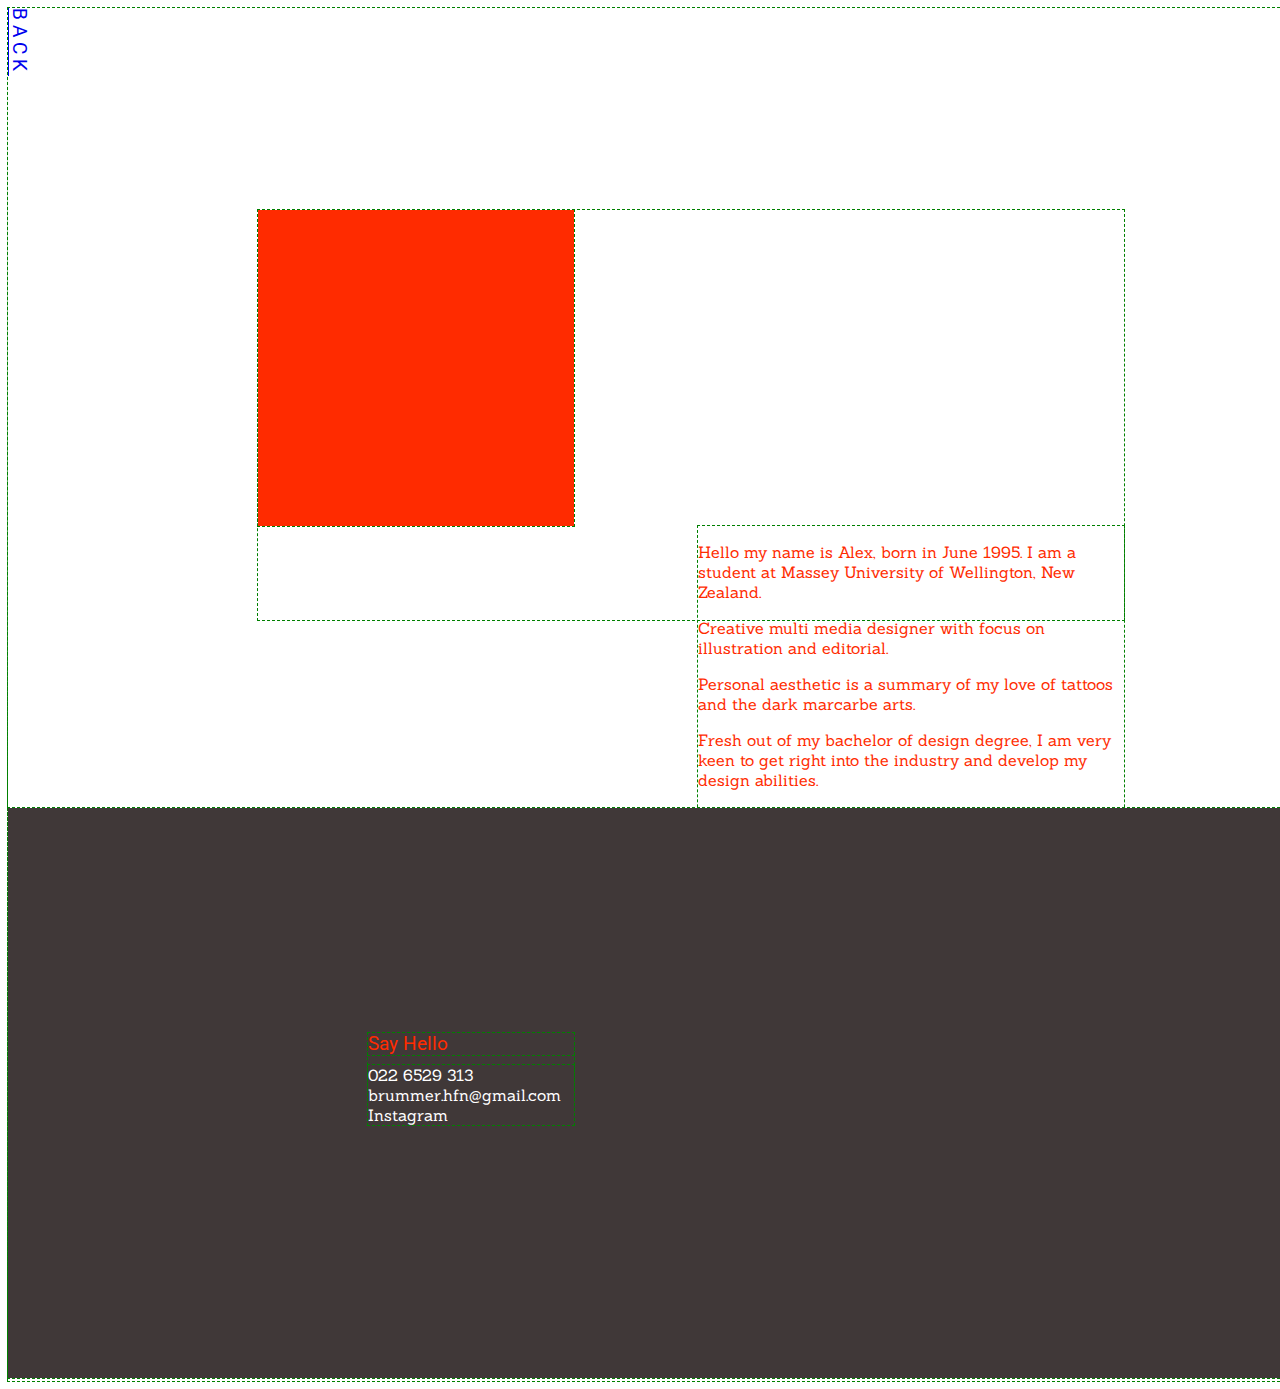
==== about.html @ e90bb260 "made about" ====
<!DOCTYPE html>
<html>
    
    <head>
        <title>About me</title>
        <link rel="stylesheet" href="css/style.css">
        
    </head>
    
    <body>
        <div class="container2">
            <div class="abox">
                
                <a href="index.html" style="font-family: 'Roboto', sans-serif; letter-spacing:5px; writing-mode: vertical-rl; font-size:14pt; ">BACK</a>
                
                <div class="cont">
                    
                    <div class="portrait"></div>
                
                    <div class="aboutt">
                        <p>Hello my name is Alex, born in June 1995.
    I am a student at Massey University of Wellington, New Zealand.</p>

    <p>Creative multi media designer with focus on illustration and editorial.</p>

    <p>Personal aesthetic is a summary of my love of tattoos and the dark marcarbe arts.</p>

    <p>Fresh out of my bachelor of design degree, I am very keen to get right into the industry and develop my design abilities.</p>

    <p>Up for whatever, whenever!</p>
                    </div>
                
                </div>
                
            </div>
            
            <div class="footer">
                <div class="fbox">
                    <div class="st">Say Hello</div>
                    <div class="contact" style="margin-top:10px;">
                        022 6529 313
                        brummer.hfn@gmail.com
                        Instagram
                    </div>
                </div>    
            
            </div>
        
        </div>
        
    </body>

</html>
---- css/style.css ----
@import url('https://fonts.googleapis.com/css?family=Pirata+One|Roboto:700i,|UnifrakturMaguntia');
@import url('https://fonts.googleapis.com/css?family=Sanchez');

div{
    outline: 1px dashed green;
}

.container{
    width: 1366px;
    height: 3760px;
    margin-left: auto;
    margin-right: auto;
    background-color: white;
 
}

.container2{
    width: 1366px;
    height: 1373px;
    margin-right: auto;
    margin-left: auto;
    background-color: white;
}

.head{
    width: 1366px;
    height: 990px;
    float: left;
    background-color: #403838;
    background-image: url(hero.png);
    background-repeat: no-repeat;
    background-position: center;
    
}

.header{
    width: 1366px;
    height: 126px;
    float: left;
}

.links{
    color: #ff2b00;
    margin-top: 60px;
    text-align: center;
    font-family: 'Sanchez', serif;
    font-size: 12pt;
    letter-spacing: 10px;
    
}

.heading{
    font-family: 'Pirata One', cursive;
    font-size: 100px;
    color: #ff2b00;
    letter-spacing: 30px;
    margin-top: 300px;
    text-align: center;
    
}

.quote{
    width: 1366px;
    height: 990px;
    float: left;
}

.big{
    color: #ff2b00;
    font-size: 80pt;
    margin-left: 360px;
    margin-right: 360px;
    margin-top: 10px;
    font-family: 'Roboto', sans-serif;
    line-height: 70pt;
}

.small{
    font-size: 10pt;
    font-family: 'Sanchez', serif;
    color: #ff2b00;
    margin-left: 250px;
    margin-top: 200px;
    margin-right: 910px;
    line-height: 12pt;
}

.different{
    font-family: 'UnifrakturMaguntia', cursive;
    font-size: 90pt;
    margin-left: 500px;
    color: black;
}

.arrow{
    width: 1366px;
    height:410px;
    float: left;
}

.st{
    font-family: 'Roboto', sans-serif;
    color: #ff2b00;
    font-size: 14pt;
}

.vl{
    border-left: 2px solid #ff2b00;
    height: 150px;
    margin-left: 683px;
    margin-top: 15px;
    
}

.nav{
    width: 1366px;
    height: 800px;
    float: left;
    
}

.box{
    width: 900px;
    height: 120px;
    margin-top: 20px;
    margin-left: auto;
    margin-right: auto;
       
}

.lbox{
    width: 646px;
    height: 120px;
    background-color: #ff2b00;
    float: right;
}

.bigt{
    font-family: 'Roboto', sans-serif;
    font-size: 30pt;
    margin-right: 10px;
    float: right;
    
}

.smallt{
    font-family: 'Sanchez', serif;
    color: #ff2b00;
    font-size: 10pt;
    float: right;
    margin-right: 10px;
}

.footer{
    height: 570px;
    width: 1366px;
    background-color: #403838;
    float: left;
}

.contact{
    font-family: 'Sanchez', serif;
    font-size: 12pt;
    color: white;
}

.fbox{
    margin-left: 360px;
    margin-top: 225px;
    margin-right: 800px;
}

.abox{
    width: 1366px;
    height: 800px;
    float: left;
}

.aboutt{
    font-family: 'Sanchez', serif;
    font-size: 12pt;
    color: #ff2b00;
    height: 410px;
    width: 426px;
    float: right
}

.cont{
    width: 866px;
    height: 410px;
    margin-left: auto;
    margin-right: auto;
    margin-top: 130px;
}

.back{
    font-family: 'Roboto', sans-serif;
    letter-spacing: 5px;
    font-size: 18pt;
}

.portrait{
    height: 316px;
    width: 316px;
    background-color: #ff2b00;
}
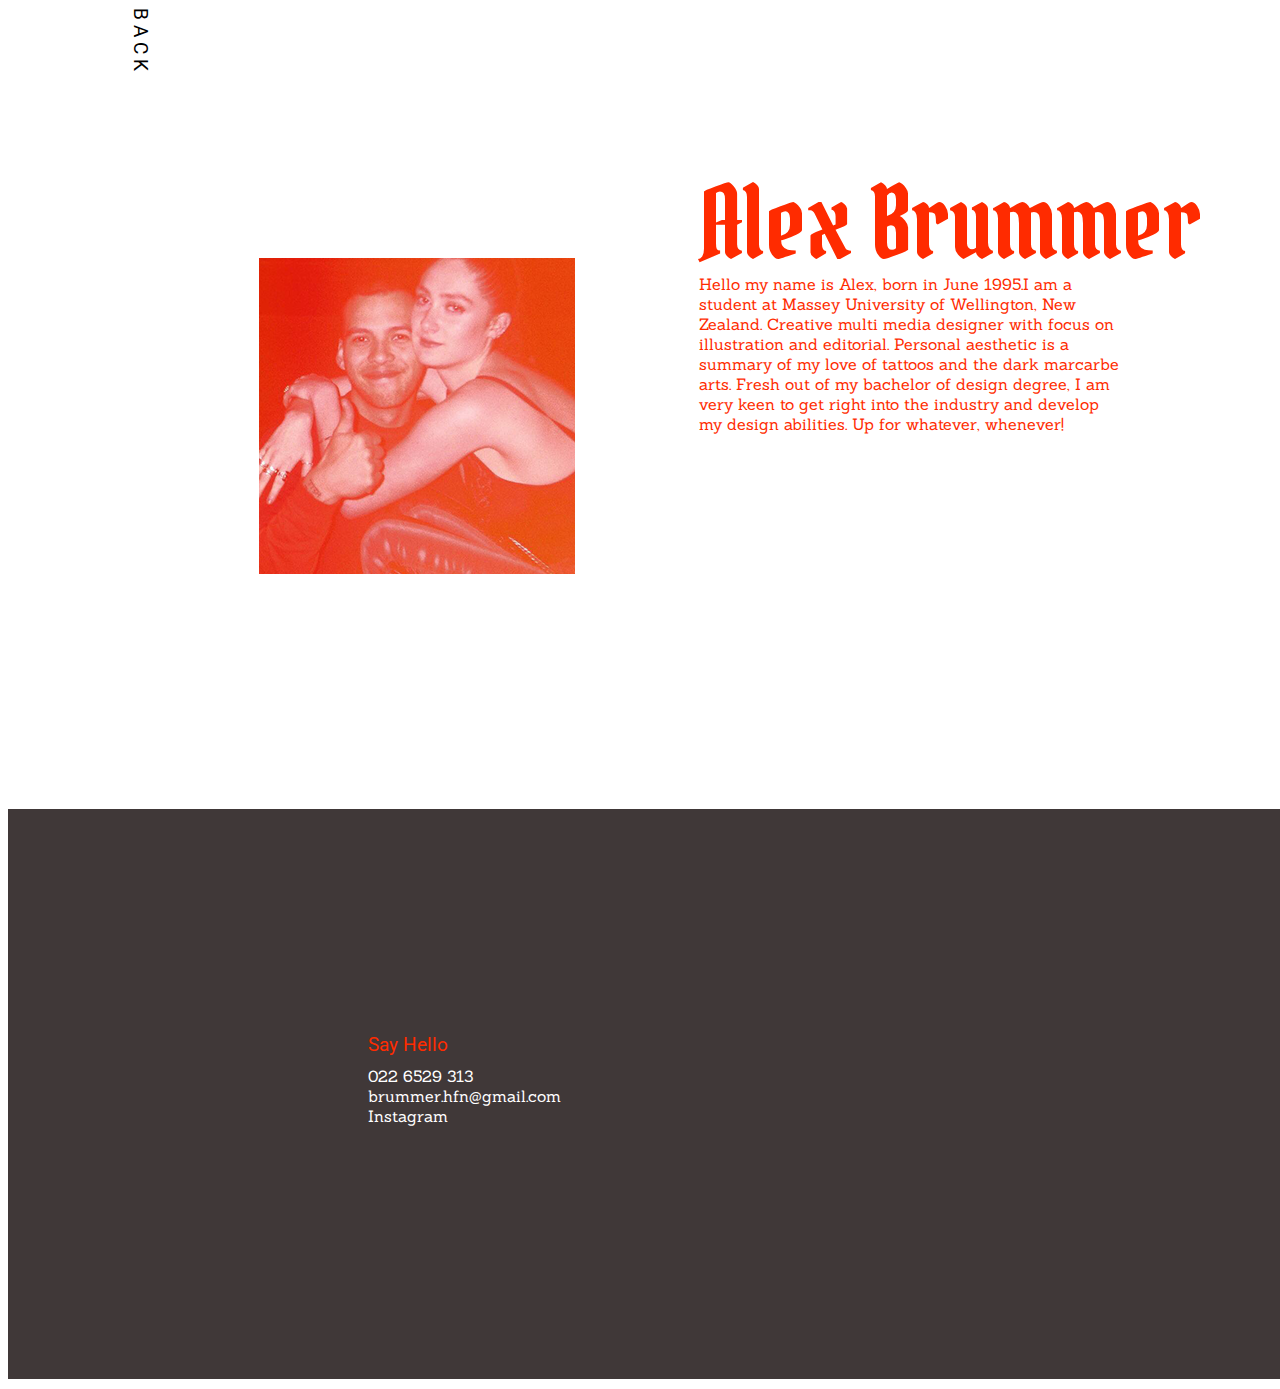
==== commit 8b9e5092: "fixed about page" ====
--- a/about.html
+++ b/about.html
@@ -9,30 +9,27 @@
     
     <body>
         <div class="container2">
-            <div class="abox">
-                
-                <a href="index.html" style="font-family: 'Roboto', sans-serif; letter-spacing:5px; writing-mode: vertical-rl; font-size:14pt; ">BACK</a>
-                
-                <div class="cont">
-                    
-                    <div class="portrait"></div>
-                
-                    <div class="aboutt">
-                        <p>Hello my name is Alex, born in June 1995.
-    I am a student at Massey University of Wellington, New Zealand.</p>
-
-    <p>Creative multi media designer with focus on illustration and editorial.</p>
-
-    <p>Personal aesthetic is a summary of my love of tattoos and the dark marcarbe arts.</p>
-
-    <p>Fresh out of my bachelor of design degree, I am very keen to get right into the industry and develop my design abilities.</p>
-
-    <p>Up for whatever, whenever!</p>
+            
+              <div class="header">
+                <a href="index.html" style="font-family: 'Roboto', sans-serif; letter-spacing:5px; writing-mode: vertical-rl; font-size:14pt; margin-left:121px; ">BACK</a>
+            </div>
+            
+            <div class="divider">
+                <div style="font-family: 'Pirata One', cursive; font-size:100px; margin-top:0px; margin-left:691px; color: #ff2b00;">Alex Brummer</div>
+            </div>
+            
+            <div class="aboutbox">
+                <div class="portrait">
+                    <div class="aboutimage">
+                        <img src="img/about.png">
                     </div>
-                
+                    <div class="abouttext">
+                        <p style=" font-family: 'Sanchez', serif;font-size: 12pt; color: #ff2b00;">Hello my name is Alex, born in June 1995.I am a student at Massey University of Wellington, New Zealand. Creative multi media designer with focus on illustration and editorial. Personal aesthetic is a summary of my love of tattoos and the dark marcarbe arts. Fresh out of my bachelor of design degree, I am very keen to get right into the industry and develop my design abilities. Up for whatever, whenever!</p>
+                    </div>
                 </div>
-                
             </div>
+            
+            <div class="divider2"></div>
             
             <div class="footer">
                 <div class="fbox">
--- a/css/style.css
+++ b/css/style.css
@@ -1,13 +1,24 @@
 @import url('https://fonts.googleapis.com/css?family=Pirata+One|Roboto:700i,|UnifrakturMaguntia');
 @import url('https://fonts.googleapis.com/css?family=Sanchez');
 
-div{
-    outline: 1px dashed green;
-}
+/*LINK STYLE*/
+
+a{
+    color: currentColor;
+    text-decoration: none;
+    
+}
+
+a:hover{
+    color: #ff2b00;
+    text-decoration: none;
+}
+
+/*CONTAINERS*/
 
 .container{
     width: 1366px;
-    height: 3760px;
+    height: 5080px;
     margin-left: auto;
     margin-right: auto;
     background-color: white;
@@ -19,7 +30,34 @@
     height: 1373px;
     margin-right: auto;
     margin-left: auto;
-    background-color: white;
+}
+
+.container3{
+    height: 2530px;
+    width: 1366px;
+    margin-left: auto;
+    margin-right: auto;   
+}
+
+.container4{
+    height: 3300px;
+    width: 1366px;
+    margin-left: auto;
+    margin-right: auto;
+}
+
+.container5{
+    width: 1366px;
+    height: 3100px;
+    margin-left: auto;
+    margin-right: auto;
+}
+
+.container6{
+    width: 1366px;
+    height: 3300px;
+    margin-left: auto;
+    margin-right: auto;
 }
 
 .head{
@@ -33,9 +71,18 @@
     
 }
 
+.hspace{
+    height: 150px;
+    font-family: 'Roboto', sans-serif;
+    color: #ff2b00;
+    font-size: 70pt;
+    float: left;
+    margin-left: 221px;
+}
+
 .header{
     width: 1366px;
-    height: 126px;
+    height: 150px;
     float: left;
 }
 
@@ -58,6 +105,30 @@
     text-align: center;
     
 }
+
+.title{
+    font-family: 'Roboto', sans-serif;
+    color: #ff2b00;
+    font-size: 70pt;
+    margin-top: 0px;
+    margin-left: 251px;
+    
+}
+
+.titlebox{
+    width: 1366px;
+    height: 150px;
+    float: left;
+    
+}
+
+.openingp{
+    height: 175px;
+    width: 1366px;
+    float: left;
+}
+
+
 
 .quote{
     width: 1366px;
@@ -114,7 +185,7 @@
 
 .nav{
     width: 1366px;
-    height: 800px;
+    height: 580px;
     float: left;
     
 }
@@ -126,6 +197,12 @@
     margin-left: auto;
     margin-right: auto;
        
+}
+
+.aboutbox{
+    width: 1366px;
+    height: 316px;
+    float: left;
 }
 
 .lbox{
@@ -170,37 +247,152 @@
     margin-right: 800px;
 }
 
-.abox{
-    width: 1366px;
-    height: 800px;
-    float: left;
-}
-
-.aboutt{
-    font-family: 'Sanchez', serif;
-    font-size: 12pt;
-    color: #ff2b00;
-    height: 410px;
-    width: 426px;
-    float: right
-}
-
-.cont{
-    width: 866px;
-    height: 410px;
-    margin-left: auto;
-    margin-right: auto;
-    margin-top: 130px;
-}
-
 .back{
     font-family: 'Roboto', sans-serif;
     letter-spacing: 5px;
     font-size: 18pt;
 }
 
+/*IMAGE BOXES*/
+
+.timage1{
+    width: 1366px;
+    height: 710px;
+    float: left;
+}
+
+.timage2{
+    width: 1366px;
+    height: 480px;
+    float: left
+}
+
+.timage3{
+    width: 1366px;
+    height: 470px;
+    float: left;
+}
+
+.iimage1{
+    width: 1366px;
+    height: 1225px;
+    float: left;
+}
+
+.iimage2{
+    width: 1366px;
+    height: 1300px;
+    float: left;
+}
+
+.ttimage1{
+    width: 1366px;
+    height: 1175px;
+    float: left;
+}
+
+.ttimage2{
+    width: 1366px;
+    height: 1150px;
+    float: left;
+}
+
+.cimage1{
+    width: 1366px;
+    height: 560px;
+    float: left;
+}
+
+.cimage2{
+    width: 1366px;
+    height: 1465px;
+    float: left;
+}
+
+.cimage3{
+    width: 1366px;
+    height: 900px;
+    float: left;
+}
+
+.center {
+    display: block;
+    margin-left: auto;
+    margin-right: auto;
+}
+
 .portrait{
+    width: 866px;
     height: 316px;
+    margin-left: 251px;
+}
+
+.aboutimage{
     width: 316px;
-    background-color: #ff2b00;
-}+    height: 316px;
+    float: left;
+}
+
+.abc{
+    float: left;
+    overflow: visible;
+}
+
+/*TEXT STYLE*/
+
+.ttext1{
+    width: 1366px;
+    height: 220px;
+    float: left
+}
+
+.ttext2{
+    width: 1366px;
+    height: 173px;
+    float: left;
+}
+
+.t1{
+    font-family: 'Sanchez', serif;
+    font-size: 12pt;
+    color: #ff2b00;
+    margin-left: 251px;
+    margin-right: 691px;
+    margin-top: 0px;
+}
+
+.abouttext{
+    width: 426px;
+    height: 316px;
+    float: right;
+}
+
+.end{
+    width: 1366px;
+    height: 200px;
+    float: left;
+}
+
+.divider{
+    width: 1366px;
+    height: 100px;
+    float: left;
+}
+
+.divider2{
+    width: 1366px;
+    height: 235px;
+    float: left;
+}
+
+.bigdivider{
+    width: 1366px;
+    height: 400px;
+    float: left;
+}
+
+.mimage{
+    width: 1366px;
+    height: 740px;
+    float: left;
+}
